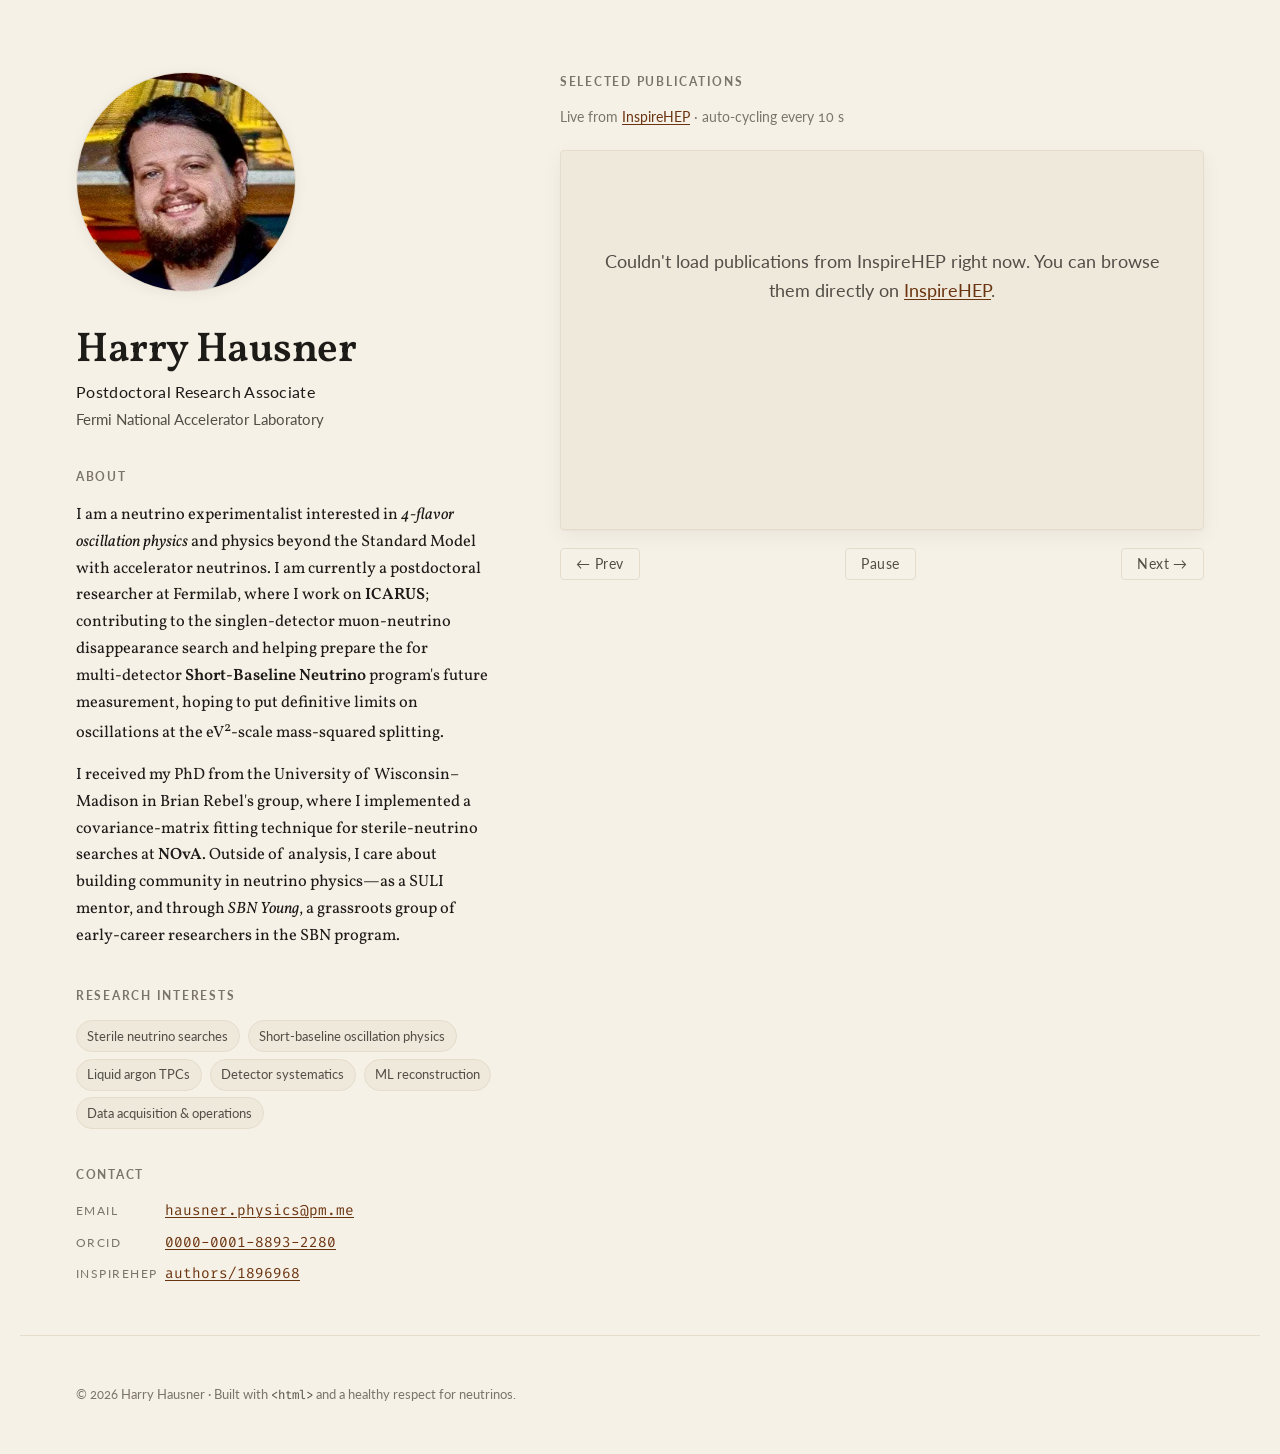
==== index.html @ 39b3ca1f "Add content to website" ====
<!doctype html>
<html lang="en">
<head>
  <meta charset="utf-8" />
  <meta name="viewport" content="width=device-width, initial-scale=1" />
  <title>Harry Hausner &middot; Neutrino Experimentalist</title>
  <meta name="description" content="Harry Hausner is a postdoctoral researcher at Fermilab working on the ICARUS and SBN short-baseline neutrino experiments. Doctoral work at UW&ndash;Madison on sterile neutrino searches with NOvA." />
  <meta name="author" content="Harry Hausner" />

  <!-- Open Graph -->
  <meta property="og:type" content="profile" />
  <meta property="og:title" content="Harry Hausner &middot; Neutrino Experimentalist" />
  <meta property="og:description" content="Postdoctoral researcher at Fermilab working on ICARUS and the Short-Baseline Neutrino Program." />

  <!-- Fonts: Vollkorn (serif), Lato (sans), Fira Code (mono, ligatures + cv14) -->
  <link rel="preconnect" href="https://fonts.googleapis.com" />
  <link rel="preconnect" href="https://fonts.gstatic.com" crossorigin />
  <link
    href="https://fonts.googleapis.com/css2?family=Fira+Code:wght@400;500;600&family=Lato:ital,wght@0,300;0,400;0,700;1,400&family=Vollkorn:ital,wght@0,400;0,500;0,600;0,700;1,400;1,600&display=swap"
    rel="stylesheet"
  />

  <link rel="stylesheet" href="styles.css" />
  <link rel="icon" type="image/svg+xml" href="assets/favicon.svg" />
</head>

<body>
  <a class="skip-link" href="#main">Skip to main content</a>

  <main id="main" class="page">
    <!-- ============================================================
         Left column: identity, bio, research interests, contact
         ============================================================ -->
    <section class="identity" aria-labelledby="name">
      <figure class="headshot">
        <img
          src="assets/headshot.jpeg"
          alt="Portrait of Harry Hausner"
          width="280"
          height="280"
        />
      </figure>

      <header class="identity-header">
        <h1 id="name">Harry Hausner</h1>
        <p class="title">Postdoctoral Research Associate</p>
        <p class="affiliation">Fermi National Accelerator Laboratory</p>
      </header>

      <section class="bio" aria-labelledby="bio-heading">
        <h2 id="bio-heading" class="section-heading">About</h2>
        <p>
          I am a neutrino experimentalist interested in
          <em>4&#8209;flavor oscillation physics</em> and physics beyond the Standard
          Model with accelerator neutrinos. I am currently a postdoctoral researcher at
          Fermilab, where I work on <strong>ICARUS</strong>; contributing to the singlen&#8209;detector
          muon&#8209;neutrino disappearance search and helping prepare the for multi&#8209;detector
          <strong>Short&#8209;Baseline Neutrino</strong> program's future measurement,
          hoping to put definitive limits on oscillations at the eV<sup>2</sup>&#8209;scale mass&#8209;squared
          splitting.
        </p>
        <p>
          I received my PhD from the University of Wisconsin&ndash;Madison in
          Brian&nbsp;Rebel's group, where I implemented a covariance&#8209;matrix fitting
          technique for sterile&#8209;neutrino searches at <strong>NOvA</strong>. Outside
          of analysis, I care about building community in neutrino
          physics&mdash;as a SULI mentor, and through <em>SBN&nbsp;Young</em>,
          a grassroots group of early-career researchers in the SBN program.
        </p>
      </section>

      <section class="interests" aria-labelledby="interests-heading">
        <h2 id="interests-heading" class="section-heading">Research interests</h2>
        <ul class="tag-list">
          <li>Sterile neutrino searches</li>
          <li>Short-baseline oscillation physics</li>
          <li>Liquid argon TPCs</li>
          <li>Detector systematics</li>
          <li>ML reconstruction</li>
          <li>Data acquisition &amp; operations</li>
        </ul>
      </section>

      <section class="contact" aria-labelledby="contact-heading">
        <h2 id="contact-heading" class="section-heading">Contact</h2>
        <dl class="contact-list">
          <div class="contact-row">
            <dt>Email</dt>
            <dd><a href="mailto:hausner.physics@pm.me"><code>hausner.physics@pm.me</code></a></dd>
          </div>
          <div class="contact-row">
            <dt>ORCID</dt>
            <dd>
              <a href="https://orcid.org/0000-0001-8893-2280" rel="noopener">
                <code>0000-0001-8893-2280</code>
              </a>
            </dd>
          </div>
          <div class="contact-row">
            <dt>InspireHEP</dt>
            <dd>
              <a href="https://inspirehep.net/authors/1896968" rel="noopener">
                <code>authors/1896968</code>
              </a>
            </dd>
          </div>
        </dl>
      </section>
    </section>

    <!-- ============================================================
         Right column: rotating publications pulled live from
         the InspireHEP REST API.
         ============================================================ -->
    <section class="publications" aria-labelledby="pubs-heading" aria-live="polite">
      <header class="publications-header">
        <h2 id="pubs-heading" class="section-heading">Selected publications</h2>
        <p class="publications-sub">
          Live from
          <a href="https://inspirehep.net/authors/1896968" rel="noopener">InspireHEP</a>
          &middot; auto-cycling every 10&#8239;s
        </p>
      </header>

      <div
        class="carousel"
        id="pub-carousel"
        role="region"
        aria-roledescription="carousel"
        aria-label="Publications"
      >
        <!-- Cards are injected here by script.js -->
        <article class="pub-card is-loading" aria-busy="true">
          <p class="pub-loading">Loading publications from InspireHEP&hellip;</p>
        </article>
      </div>

      <div class="carousel-controls">
        <button
          type="button"
          class="carousel-btn"
          id="pub-prev"
          aria-label="Previous publication"
          aria-controls="pub-carousel"
        >&larr; Prev</button>

        <button
          type="button"
          class="carousel-btn carousel-btn--toggle"
          id="pub-toggle"
          aria-label="Pause auto-cycle"
          aria-pressed="false"
          aria-controls="pub-carousel"
        >Pause</button>

        <button
          type="button"
          class="carousel-btn"
          id="pub-next"
          aria-label="Next publication"
          aria-controls="pub-carousel"
        >Next &rarr;</button>
      </div>

      <ol class="pub-dots" id="pub-dots" aria-label="Publication indicators"></ol>
    </section>
  </main>

  <footer class="page-footer">
    <p>
      &copy; <span id="year"></span> Harry Hausner &middot; Built with
      <code>&lt;html&gt;</code> and a healthy respect for neutrinos.
    </p>
  </footer>

  <script>document.getElementById("year").textContent = new Date().getFullYear();</script>
  <script src="script.js" defer></script>
</body>
</html>
---- styles.css ----
/* =================================================================
   Harry Hausner — personal research site
   Design intent: calm, editorial, desktop-first.
   - Soft off-white paper background
   - Near-black ink-colored text
   - Vollkorn serif for reading, Lato for UI, Fira Code for mono
   ================================================================= */

:root {
  /* Palette — all hand-tuned for comfortable long-form reading */
  --paper:       #f6f1e7;   /* soft off-white background */
  --paper-soft:  #efe9dc;   /* subtle panel tint */
  --paper-edge:  #e5dccb;   /* hairline borders */
  --ink:         #1d1b18;   /* primary body text (not pure black) */
  --ink-muted:   #524e47;   /* secondary text */
  --ink-faint:   #7a746a;   /* captions, meta */
  --accent:      #6b3410;   /* deep umber — links, small highlights */
  --accent-soft: #b8804a;   /* hover / subtle accents */
  --focus:       #3d6b8f;   /* keyboard focus ring */

  /* Typography scale */
  --serif: "Vollkorn", Georgia, "Times New Roman", serif;
  --sans:  "Lato", -apple-system, BlinkMacSystemFont, "Segoe UI", sans-serif;
  --mono:  "Fira Code", ui-monospace, "SF Mono", Menlo, Consolas, monospace;

  /* Layout */
  --max-width: 1240px;
  --gutter:    3.5rem;
  --radius:    4px;

  /* Transitions */
  --ease:  cubic-bezier(.4, 0, .2, 1);
  --dur:   320ms;
}

/* -----------------------------------------------------------------
   Reset-ish baseline
   ----------------------------------------------------------------- */
*, *::before, *::after { box-sizing: border-box; }

html { -webkit-text-size-adjust: 100%; }

body {
  margin: 0;
  background: var(--paper);
  color: var(--ink);
  font-family: var(--serif);
  font-size: 18px;
  line-height: 1.6;
  font-feature-settings: "kern" 1, "liga" 1, "onum" 1;
  text-rendering: optimizeLegibility;
  -webkit-font-smoothing: antialiased;
  -moz-osx-font-smoothing: grayscale;
}

img { max-width: 100%; display: block; }

a {
  color: var(--accent);
  text-decoration-thickness: 1px;
  text-underline-offset: 2px;
  transition: color var(--dur) var(--ease);
}
a:hover { color: var(--accent-soft); }
a:focus-visible {
  outline: 2px solid var(--focus);
  outline-offset: 3px;
  border-radius: 2px;
}

code, .mono {
  font-family: var(--mono);
  /* cv14: Fira Code character variant (user-requested).
     Ligatures ON via calt + liga. */
  font-feature-settings: "calt" 1, "liga" 1, "cv14" 1, "ss01" 1;
  font-variant-ligatures: contextual;
  font-size: 0.92em;
}

/* Skip link for keyboard users */
.skip-link {
  position: absolute;
  left: -9999px;
  top: 1rem;
  background: var(--ink);
  color: var(--paper);
  padding: 0.5rem 0.85rem;
  border-radius: var(--radius);
  font-family: var(--sans);
  font-size: 0.9rem;
  z-index: 100;
}
.skip-link:focus { left: 1rem; }

/* -----------------------------------------------------------------
   Page layout
   ----------------------------------------------------------------- */
.page {
  max-width: var(--max-width);
  margin: 0 auto;
  padding: 4.5rem var(--gutter) 3rem;
  display: grid;
  grid-template-columns: minmax(320px, 420px) 1fr;
  gap: 4rem;
  align-items: start;
}

.section-heading {
  font-family: var(--sans);
  font-weight: 700;
  font-size: 0.78rem;
  letter-spacing: 0.14em;
  text-transform: uppercase;
  color: var(--ink-faint);
  margin: 0 0 0.9rem;
}

/* -----------------------------------------------------------------
   Left column — identity
   ----------------------------------------------------------------- */
.identity { display: flex; flex-direction: column; gap: 2.25rem; }

.headshot {
  margin: 0;
  width: 220px;
  height: 220px;
  border-radius: 50%;
  overflow: hidden;
  border: 1px solid var(--paper-edge);
  box-shadow: 0 2px 14px rgba(29, 27, 24, 0.06);
  background: var(--paper-soft);
}
.headshot img { width: 100%; height: 100%; object-fit: cover; }

.identity-header h1 {
  font-family: var(--serif);
  font-weight: 600;
  font-size: 2.6rem;
  line-height: 1.1;
  letter-spacing: -0.01em;
  margin: 0 0 0.35rem;
}

.title {
  font-family: var(--sans);
  font-weight: 400;
  font-size: 1.02rem;
  letter-spacing: 0.02em;
  color: var(--ink);
  margin: 0;
}
.affiliation {
  font-family: var(--sans);
  font-size: 0.95rem;
  color: var(--ink-muted);
  margin: 0.1rem 0 0;
}

.bio p {
  margin: 0 0 0.9rem;
  font-size: 1.02rem;
  line-height: 1.65;
  color: var(--ink);
  hyphens: auto;
}
.bio p:last-child { margin-bottom: 0; }
.bio em { font-style: italic; color: var(--ink); }
.bio strong { font-weight: 600; }

/* Tag list for research interests */
.tag-list {
  list-style: none;
  margin: 0;
  padding: 0;
  display: flex;
  flex-wrap: wrap;
  gap: 0.4rem 0.5rem;
}
.tag-list li {
  font-family: var(--sans);
  font-size: 0.82rem;
  padding: 0.28rem 0.65rem;
  background: var(--paper-soft);
  border: 1px solid var(--paper-edge);
  border-radius: 999px;
  color: var(--ink-muted);
  white-space: nowrap;
}

/* Contact block */
.contact-list {
  margin: 0;
  padding: 0;
  display: flex;
  flex-direction: column;
  gap: 0.4rem;
}
.contact-row {
  display: grid;
  grid-template-columns: 7ch 1fr;
  gap: 0.75rem;
  align-items: baseline;
}
.contact-row dt {
  font-family: var(--sans);
  font-size: 0.75rem;
  letter-spacing: 0.12em;
  text-transform: uppercase;
  color: var(--ink-faint);
  margin: 0;
}
.contact-row dd {
  margin: 0;
  font-size: 0.98rem;
}

/* -----------------------------------------------------------------
   Right column — publications carousel
   ----------------------------------------------------------------- */
.publications {
  display: flex;
  flex-direction: column;
  gap: 1.1rem;
  position: sticky;
  top: 3rem;
}

.publications-header { margin-bottom: 0.25rem; }
.publications-sub {
  font-family: var(--sans);
  font-size: 0.88rem;
  color: var(--ink-faint);
  margin: 0.35rem 0 0;
}

/* Card container — fixed height so transitions don't jump the layout */
.carousel {
  position: relative;
  min-height: 380px;
  background: var(--paper-soft);
  border: 1px solid var(--paper-edge);
  border-radius: var(--radius);
  padding: 2rem 2.25rem;
  overflow: hidden;
  box-shadow:
    0 1px 2px rgba(29, 27, 24, 0.04),
    0 6px 20px rgba(29, 27, 24, 0.05);
}

/* Each card is layered absolutely and fades in/out */
.pub-card {
  position: absolute;
  inset: 2rem 2.25rem;
  opacity: 0;
  transform: translateY(8px);
  transition:
    opacity var(--dur) var(--ease),
    transform var(--dur) var(--ease);
  pointer-events: none;
  display: flex;
  flex-direction: column;
  gap: 0.8rem;
}
.pub-card.is-active {
  opacity: 1;
  transform: translateY(0);
  pointer-events: auto;
}
.pub-card.is-loading {
  position: static;
  inset: auto;
  opacity: 1;
  transform: none;
  pointer-events: auto;
}

.pub-loading {
  font-family: var(--sans);
  color: var(--ink-faint);
  text-align: center;
  margin: 5rem 0;
}
.pub-error {
  font-family: var(--sans);
  color: var(--ink-muted);
  text-align: center;
  margin: 4rem 0;
}
.pub-error a { color: var(--accent); }

.pub-meta {
  display: flex;
  flex-wrap: wrap;
  gap: 0.5rem 1rem;
  font-family: var(--sans);
  font-size: 0.8rem;
  letter-spacing: 0.08em;
  text-transform: uppercase;
  color: var(--ink-faint);
}
.pub-meta .pub-index { color: var(--accent); }

.pub-title {
  font-family: var(--serif);
  font-weight: 600;
  font-size: 1.45rem;
  line-height: 1.3;
  margin: 0;
  color: var(--ink);
}
.pub-title a { color: inherit; text-decoration: none; border-bottom: 1px solid transparent; transition: border-color var(--dur) var(--ease); }
.pub-title a:hover { border-bottom-color: var(--accent-soft); }

.pub-authors {
  font-family: var(--serif);
  font-style: italic;
  font-size: 1rem;
  color: var(--ink-muted);
  margin: 0;
  line-height: 1.5;
}

.pub-journal {
  font-family: var(--serif);
  font-size: 0.98rem;
  color: var(--ink);
  margin: 0;
  line-height: 1.5;
}

.pub-ids {
  margin-top: auto;
  padding-top: 0.6rem;
  border-top: 1px dashed var(--paper-edge);
  display: flex;
  flex-wrap: wrap;
  gap: 0.4rem 1rem;
  font-family: var(--mono);
  font-feature-settings: "calt" 1, "liga" 1, "cv14" 1;
  font-size: 0.82rem;
}
.pub-ids a {
  color: var(--accent);
  text-decoration: none;
  border-bottom: 1px dotted currentColor;
}
.pub-ids a:hover { color: var(--accent-soft); }

/* Carousel controls */
.carousel-controls {
  display: flex;
  justify-content: space-between;
  gap: 0.5rem;
}

.carousel-btn {
  font-family: var(--sans);
  font-size: 0.85rem;
  font-weight: 400;
  letter-spacing: 0.03em;
  color: var(--ink-muted);
  background: transparent;
  border: 1px solid var(--paper-edge);
  padding: 0.45rem 0.95rem;
  border-radius: var(--radius);
  cursor: pointer;
  transition: all var(--dur) var(--ease);
}
.carousel-btn:hover {
  background: var(--paper-soft);
  border-color: var(--ink-faint);
  color: var(--ink);
}
.carousel-btn:focus-visible {
  outline: 2px solid var(--focus);
  outline-offset: 2px;
}
.carousel-btn[aria-pressed="true"] {
  background: var(--ink);
  color: var(--paper);
  border-color: var(--ink);
}

/* Dot indicators */
.pub-dots {
  list-style: none;
  margin: 0;
  padding: 0;
  display: flex;
  justify-content: center;
  flex-wrap: wrap;
  gap: 0.4rem;
}
.pub-dot {
  width: 7px;
  height: 7px;
  border-radius: 50%;
  background: var(--paper-edge);
  border: 0;
  padding: 0;
  cursor: pointer;
  transition: background var(--dur) var(--ease), transform var(--dur) var(--ease);
}
.pub-dot:hover { background: var(--ink-faint); }
.pub-dot.is-active {
  background: var(--accent);
  transform: scale(1.3);
}
.pub-dot:focus-visible {
  outline: 2px solid var(--focus);
  outline-offset: 2px;
}

/* -----------------------------------------------------------------
   Footer
   ----------------------------------------------------------------- */
.page-footer {
  max-width: var(--max-width);
  margin: 0 auto;
  padding: 1.5rem var(--gutter) 3rem;
  font-family: var(--sans);
  font-size: 0.82rem;
  color: var(--ink-faint);
  border-top: 1px solid var(--paper-edge);
}
.page-footer p { margin: 1.5rem 0 0; }
.page-footer code {
  color: var(--ink-muted);
  font-size: 0.95em;
}

/* -----------------------------------------------------------------
   Responsive — mobile secondary, but still pleasant
   ----------------------------------------------------------------- */
@media (max-width: 960px) {
  :root { --gutter: 2rem; }
  .page {
    grid-template-columns: 1fr;
    gap: 3rem;
    padding-top: 3rem;
  }
  .publications { position: static; }
  .identity-header h1 { font-size: 2.2rem; }
  .carousel { min-height: 420px; }
}

@media (max-width: 600px) {
  :root { --gutter: 1.25rem; }
  body { font-size: 17px; }
  .identity-header h1 { font-size: 1.9rem; }
  .carousel {
    padding: 1.5rem 1.35rem;
    min-height: 460px;
  }
  .pub-card { inset: 1.5rem 1.35rem; }
  .pub-title { font-size: 1.2rem; }
  .contact-row { grid-template-columns: 6ch 1fr; gap: 0.5rem; }
  .headshot { width: 160px; height: 160px; }
}

/* -----------------------------------------------------------------
   Motion preferences
   ----------------------------------------------------------------- */
@media (prefers-reduced-motion: reduce) {
  .pub-card {
    transition: opacity 0.01ms linear !important;
    transform: none !important;
  }
  * {
    animation-duration: 0.01ms !important;
    animation-iteration-count: 1 !important;
    transition-duration: 0.01ms !important;
  }
}

/* -----------------------------------------------------------------
   Print
   ----------------------------------------------------------------- */
@media print {
  .carousel-controls, .pub-dots, .skip-link { display: none; }
  .publications { position: static; }
  body { background: white; }
  .carousel, .tag-list li { background: none; border: 1px solid #ccc; }
}
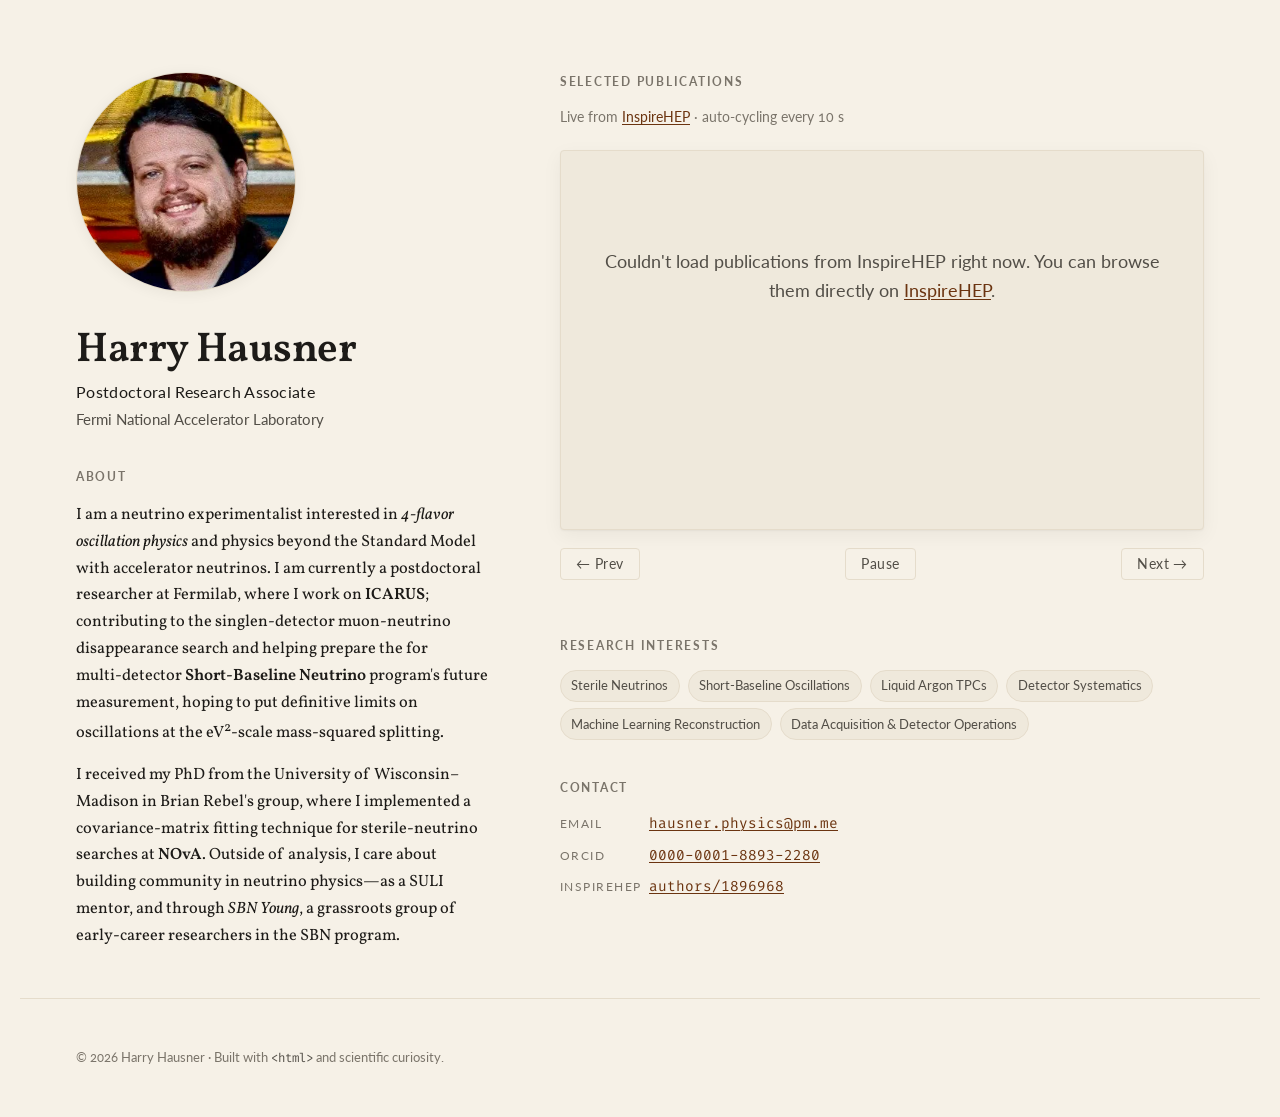
==== commit f3e383c8: "Update website for readability" ====
--- a/index.html
+++ b/index.html
@@ -68,44 +68,6 @@
           a grassroots group of early-career researchers in the SBN program.
         </p>
       </section>
-
-      <section class="interests" aria-labelledby="interests-heading">
-        <h2 id="interests-heading" class="section-heading">Research interests</h2>
-        <ul class="tag-list">
-          <li>Sterile neutrino searches</li>
-          <li>Short-baseline oscillation physics</li>
-          <li>Liquid argon TPCs</li>
-          <li>Detector systematics</li>
-          <li>ML reconstruction</li>
-          <li>Data acquisition &amp; operations</li>
-        </ul>
-      </section>
-
-      <section class="contact" aria-labelledby="contact-heading">
-        <h2 id="contact-heading" class="section-heading">Contact</h2>
-        <dl class="contact-list">
-          <div class="contact-row">
-            <dt>Email</dt>
-            <dd><a href="mailto:hausner.physics@pm.me"><code>hausner.physics@pm.me</code></a></dd>
-          </div>
-          <div class="contact-row">
-            <dt>ORCID</dt>
-            <dd>
-              <a href="https://orcid.org/0000-0001-8893-2280" rel="noopener">
-                <code>0000-0001-8893-2280</code>
-              </a>
-            </dd>
-          </div>
-          <div class="contact-row">
-            <dt>InspireHEP</dt>
-            <dd>
-              <a href="https://inspirehep.net/authors/1896968" rel="noopener">
-                <code>authors/1896968</code>
-              </a>
-            </dd>
-          </div>
-        </dl>
-      </section>
     </section>
 
     <!-- ============================================================
@@ -163,13 +125,51 @@
       </div>
 
       <ol class="pub-dots" id="pub-dots" aria-label="Publication indicators"></ol>
+
+      <section class="interests" aria-labelledby="interests-heading">
+        <h2 id="interests-heading" class="section-heading">Research interests</h2>
+        <ul class="tag-list">
+          <li>Sterile Neutrinos</li>
+          <li>Short-Baseline Oscillations</li>
+          <li>Liquid Argon TPCs</li>
+          <li>Detector Systematics</li>
+          <li>Machine Learning Reconstruction</li>
+          <li>Data Acquisition &amp; Detector Operations</li>
+        </ul>
+      </section>
+
+      <section class="contact" aria-labelledby="contact-heading">
+        <h2 id="contact-heading" class="section-heading">Contact</h2>
+        <dl class="contact-list">
+          <div class="contact-row">
+            <dt>Email</dt>
+            <dd><a href="mailto:hausner.physics@pm.me"><code>hausner.physics@pm.me</code></a></dd>
+          </div>
+          <div class="contact-row">
+            <dt>ORCID</dt>
+            <dd>
+              <a href="https://orcid.org/0000-0001-8893-2280" rel="noopener">
+                <code>0000-0001-8893-2280</code>
+              </a>
+            </dd>
+          </div>
+          <div class="contact-row">
+            <dt>InspireHEP</dt>
+            <dd>
+              <a href="https://inspirehep.net/authors/1896968" rel="noopener">
+                <code>authors/1896968</code>
+              </a>
+            </dd>
+          </div>
+        </dl>
+      </section>
     </section>
   </main>
 
   <footer class="page-footer">
     <p>
       &copy; <span id="year"></span> Harry Hausner &middot; Built with
-      <code>&lt;html&gt;</code> and a healthy respect for neutrinos.
+      <code>&lt;html&gt;</code> and scientific curiosity.
     </p>
   </footer>
 
--- a/styles.css
+++ b/styles.css
@@ -221,8 +221,13 @@
   display: flex;
   flex-direction: column;
   gap: 1.1rem;
-  position: sticky;
-  top: 3rem;
+}
+
+/* Sub-sections moved under the carousel get extra breathing room
+   so they sit apart from the dot indicators above them. */
+.publications > .interests,
+.publications > .contact {
+  margin-top: 1.25rem;
 }
 
 .publications-header { margin-bottom: 0.25rem; }
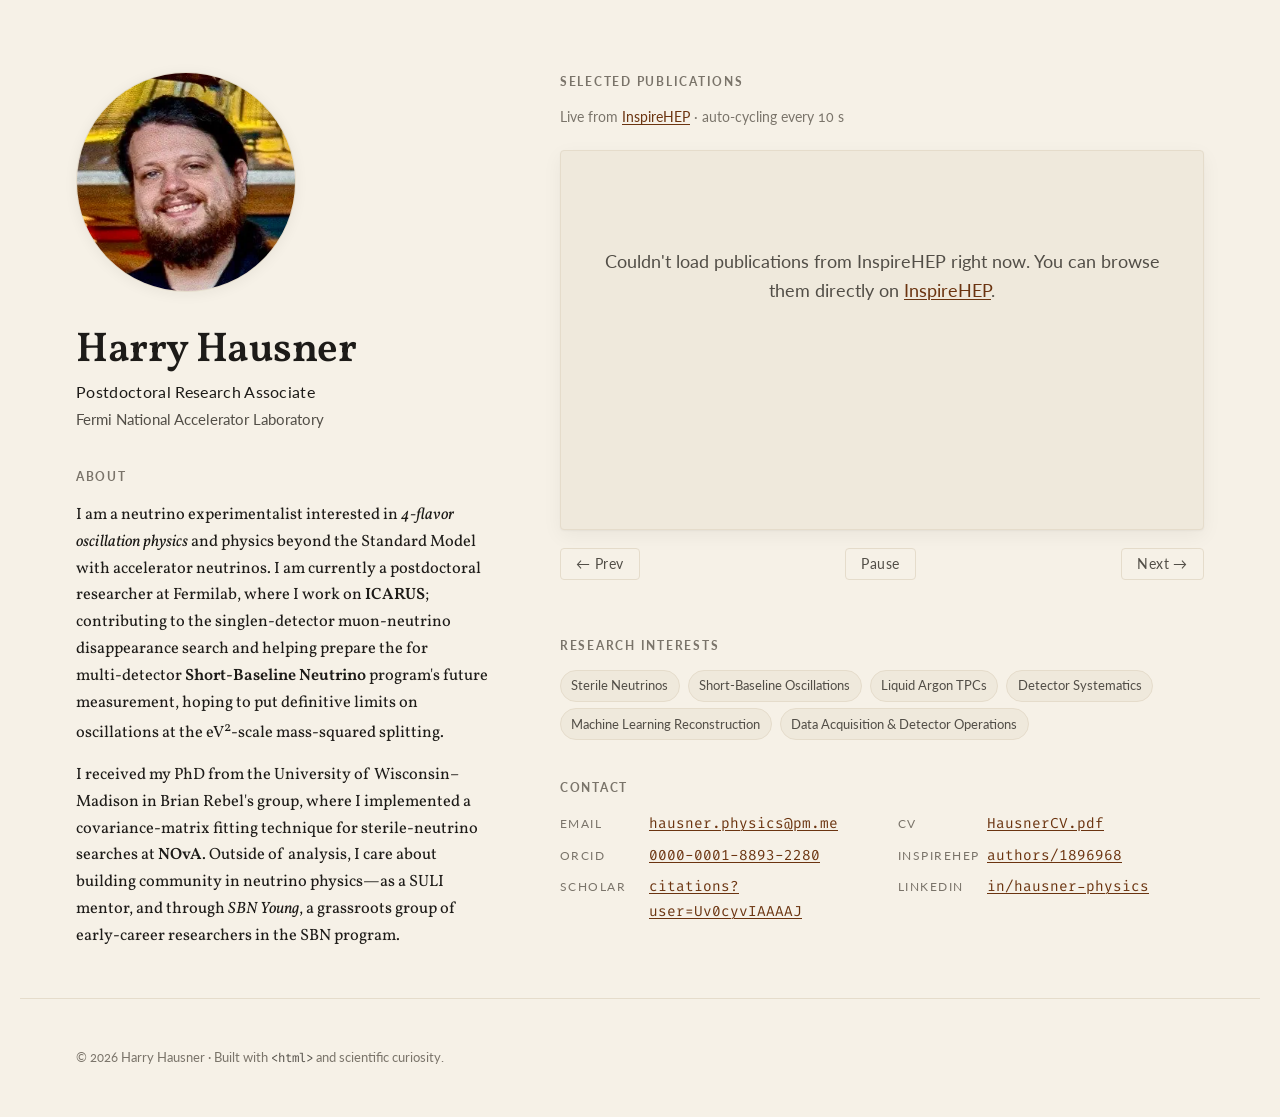
==== commit 54e57bc0: "update layout and contacts" ====
--- a/index.html
+++ b/index.html
@@ -3,14 +3,65 @@
 <head>
   <meta charset="utf-8" />
   <meta name="viewport" content="width=device-width, initial-scale=1" />
-  <title>Harry Hausner &middot; Neutrino Experimentalist</title>
-  <meta name="description" content="Harry Hausner is a postdoctoral researcher at Fermilab working on the ICARUS and SBN short-baseline neutrino experiments. Doctoral work at UW&ndash;Madison on sterile neutrino searches with NOvA." />
+  <title>Harry Hausner &mdash; Neutrino Physics Postdoc, Fermilab (ICARUS / SBN)</title>
+  <meta name="description" content="Harry Hausner — postdoctoral researcher at Fermilab on ICARUS and the Short-Baseline Neutrino program. Sterile-neutrino searches, 4-flavor oscillation physics, liquid argon TPCs. PhD UW&ndash;Madison (NOvA, Brian Rebel)." />
   <meta name="author" content="Harry Hausner" />
+  <link rel="canonical" href="https://hausnerh.github.io/" />
 
   <!-- Open Graph -->
   <meta property="og:type" content="profile" />
-  <meta property="og:title" content="Harry Hausner &middot; Neutrino Experimentalist" />
-  <meta property="og:description" content="Postdoctoral researcher at Fermilab working on ICARUS and the Short-Baseline Neutrino Program." />
+  <meta property="og:title" content="Harry Hausner &mdash; Neutrino Physics Postdoc, Fermilab" />
+  <meta property="og:description" content="Postdoc at Fermilab on ICARUS and the Short-Baseline Neutrino program. Sterile-neutrino searches, liquid argon TPCs, 4-flavor oscillations." />
+  <meta property="og:url" content="https://hausnerh.github.io/" />
+  <meta property="og:image" content="https://hausnerh.github.io/assets/headshot.jpeg" />
+  <meta property="profile:first_name" content="Harry" />
+  <meta property="profile:last_name" content="Hausner" />
+
+  <!-- Twitter / X card -->
+  <meta name="twitter:card" content="summary_large_image" />
+  <meta name="twitter:title" content="Harry Hausner &mdash; Neutrino Physics Postdoc, Fermilab" />
+  <meta name="twitter:description" content="Postdoc at Fermilab on ICARUS and the Short-Baseline Neutrino program." />
+  <meta name="twitter:image" content="https://hausnerh.github.io/assets/headshot.jpeg" />
+
+  <!-- JSON-LD: Person schema for Google Knowledge Panel -->
+  <script type="application/ld+json">
+  {
+    "@context": "https://schema.org",
+    "@type": "Person",
+    "name": "Harry Hausner",
+    "givenName": "Harry",
+    "familyName": "Hausner",
+    "jobTitle": "Postdoctoral Research Associate",
+    "description": "Neutrino experimentalist working on ICARUS and the Short-Baseline Neutrino program at Fermilab. Sterile-neutrino searches, 4-flavor oscillation physics, liquid argon TPCs.",
+    "url": "https://hausnerh.github.io/",
+    "image": "https://hausnerh.github.io/assets/headshot.jpeg",
+    "email": "mailto:hausner.physics@pm.me",
+    "affiliation": {
+      "@type": "Organization",
+      "name": "Fermi National Accelerator Laboratory",
+      "url": "https://www.fnal.gov/"
+    },
+    "alumniOf": {
+      "@type": "CollegeOrUniversity",
+      "name": "University of Wisconsin–Madison"
+    },
+    "knowsAbout": [
+      "Neutrino physics",
+      "Sterile neutrinos",
+      "Short-baseline oscillations",
+      "Liquid argon TPCs",
+      "Detector systematics",
+      "Machine learning reconstruction",
+      "Data acquisition"
+    ],
+    "sameAs": [
+      "https://orcid.org/0000-0001-8893-2280",
+      "https://inspirehep.net/authors/1896968",
+      "https://scholar.google.com/citations?user=Uv0cyvIAAAAJ&hl=en",
+      "https://www.linkedin.com/in/hausner-physics/"
+    ]
+  }
+  </script>
 
   <!-- Fonts: Vollkorn (serif), Lato (sans), Fira Code (mono, ligatures + cv14) -->
   <link rel="preconnect" href="https://fonts.googleapis.com" />
@@ -146,6 +197,10 @@
             <dd><a href="mailto:hausner.physics@pm.me"><code>hausner.physics@pm.me</code></a></dd>
           </div>
           <div class="contact-row">
+            <dt>CV</dt>
+            <dd><a href="assets/HausnerCV.pdf" rel="noopener"><code>HausnerCV.pdf</code></a></dd>
+          </div>
+          <div class="contact-row">
             <dt>ORCID</dt>
             <dd>
               <a href="https://orcid.org/0000-0001-8893-2280" rel="noopener">
@@ -158,6 +213,22 @@
             <dd>
               <a href="https://inspirehep.net/authors/1896968" rel="noopener">
                 <code>authors/1896968</code>
+              </a>
+            </dd>
+          </div>
+          <div class="contact-row">
+            <dt>Scholar</dt>
+            <dd>
+              <a href="https://scholar.google.com/citations?user=Uv0cyvIAAAAJ" rel="noopener">
+                <code>citations?user=Uv0cyvIAAAAJ</code>
+              </a>
+            </dd>
+          </div>
+          <div class="contact-row">
+            <dt>LinkedIn</dt>
+            <dd>
+              <a href="https://www.linkedin.com/in/hausner-physics/" rel="noopener">
+                <code>in/hausner-physics</code>
               </a>
             </dd>
           </div>
--- a/styles.css
+++ b/styles.css
@@ -191,9 +191,9 @@
 .contact-list {
   margin: 0;
   padding: 0;
-  display: flex;
-  flex-direction: column;
-  gap: 0.4rem;
+  display: grid;
+  grid-template-columns: 1fr 1fr;
+  gap: 0.4rem 2rem;
 }
 .contact-row {
   display: grid;
@@ -460,6 +460,7 @@
   .pub-card { inset: 1.5rem 1.35rem; }
   .pub-title { font-size: 1.2rem; }
   .contact-row { grid-template-columns: 6ch 1fr; gap: 0.5rem; }
+  .contact-list { grid-template-columns: 1fr; gap: 0.4rem; }
   .headshot { width: 160px; height: 160px; }
 }
 
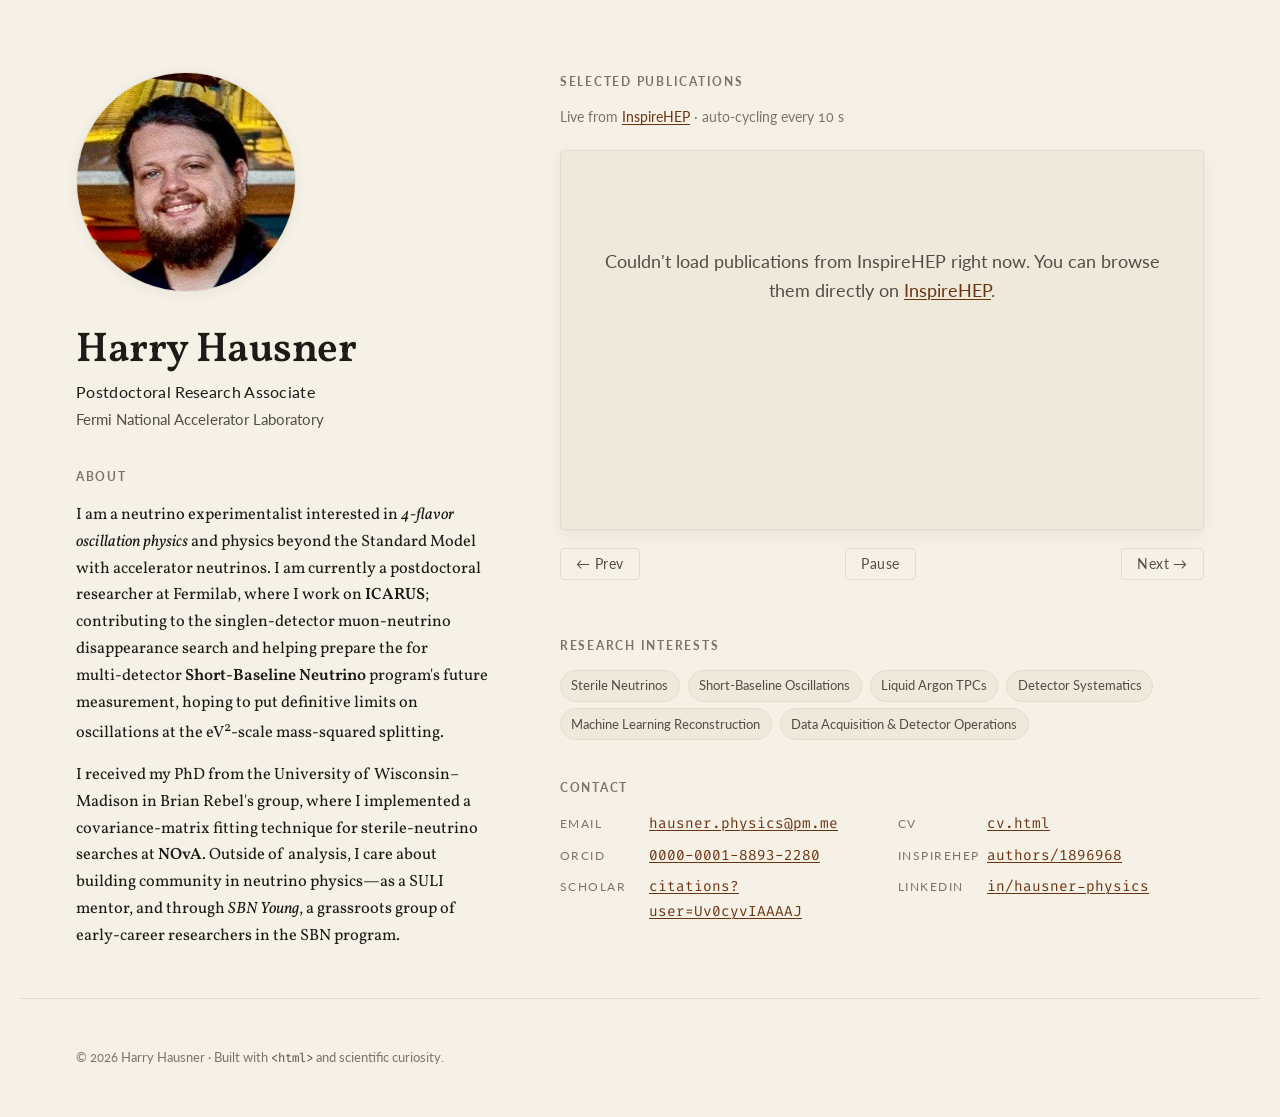
==== commit f07ad338: "update CV" ====
--- a/index.html
+++ b/index.html
@@ -198,7 +198,7 @@
           </div>
           <div class="contact-row">
             <dt>CV</dt>
-            <dd><a href="assets/HausnerCV.pdf" rel="noopener"><code>HausnerCV.pdf</code></a></dd>
+            <dd><a href="cv.html" rel="noopener"><code>cv.html</code></a></dd>
           </div>
           <div class="contact-row">
             <dt>ORCID</dt>
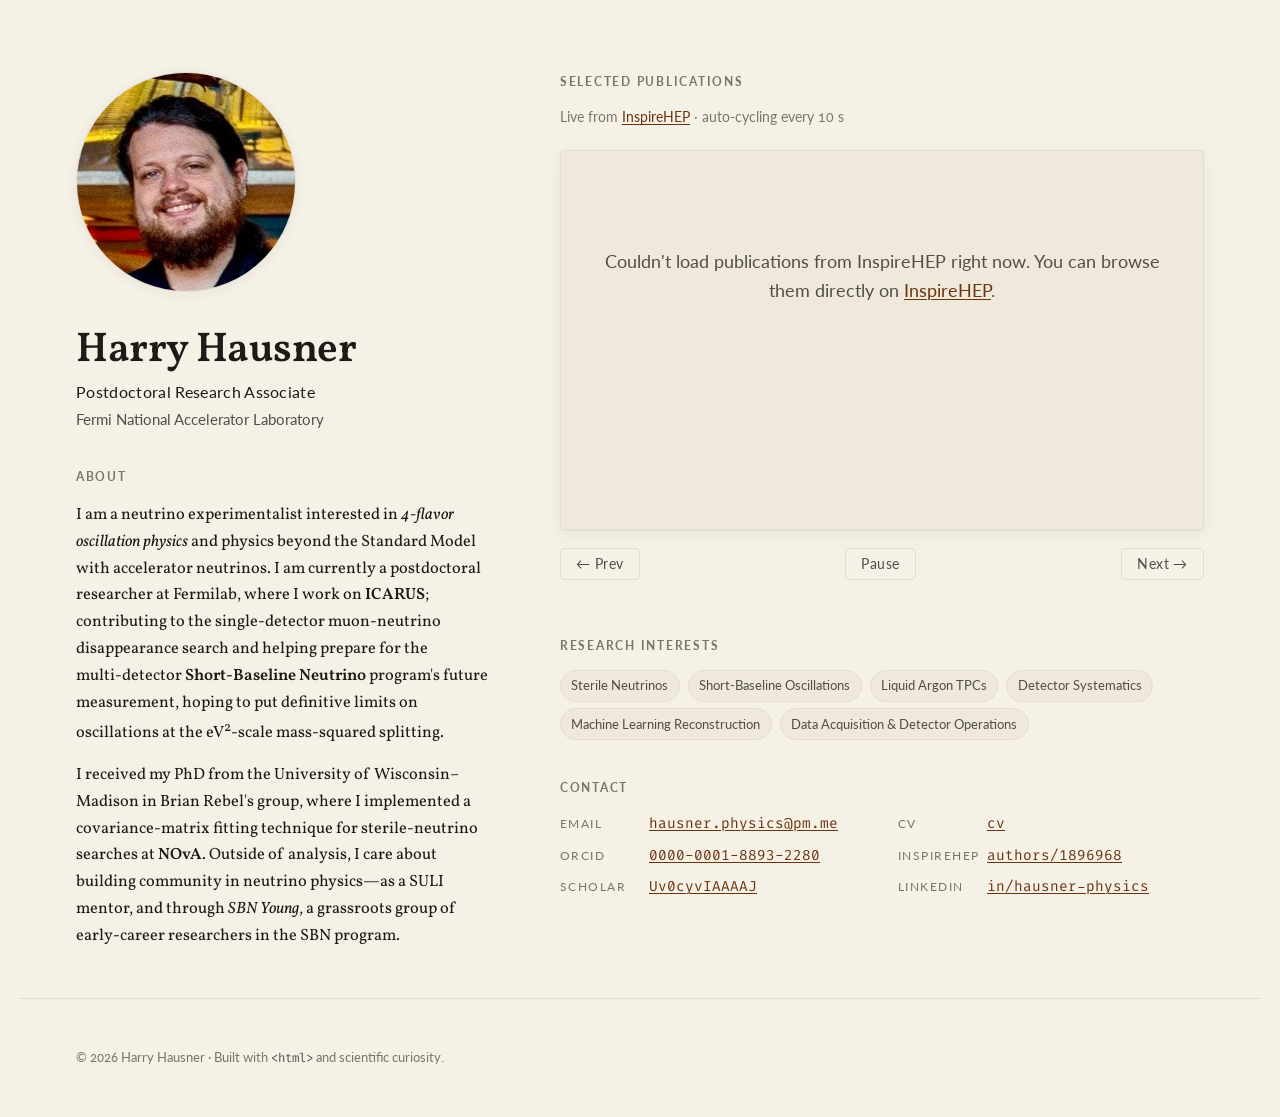
==== commit 1db33815: "cleanup" ====
--- a/index.html
+++ b/index.html
@@ -57,7 +57,7 @@
     "sameAs": [
       "https://orcid.org/0000-0001-8893-2280",
       "https://inspirehep.net/authors/1896968",
-      "https://scholar.google.com/citations?user=Uv0cyvIAAAAJ&hl=en",
+      "https://scholar.google.com/citations?user=Uv0cyvIAAAAJ",
       "https://www.linkedin.com/in/hausner-physics/"
     ]
   }
@@ -104,8 +104,8 @@
           I am a neutrino experimentalist interested in
           <em>4&#8209;flavor oscillation physics</em> and physics beyond the Standard
           Model with accelerator neutrinos. I am currently a postdoctoral researcher at
-          Fermilab, where I work on <strong>ICARUS</strong>; contributing to the singlen&#8209;detector
-          muon&#8209;neutrino disappearance search and helping prepare the for multi&#8209;detector
+          Fermilab, where I work on <strong>ICARUS</strong>; contributing to the single&#8209;detector
+          muon&#8209;neutrino disappearance search and helping prepare for the multi&#8209;detector
           <strong>Short&#8209;Baseline Neutrino</strong> program's future measurement,
           hoping to put definitive limits on oscillations at the eV<sup>2</sup>&#8209;scale mass&#8209;squared
           splitting.
@@ -198,7 +198,7 @@
           </div>
           <div class="contact-row">
             <dt>CV</dt>
-            <dd><a href="cv.html" rel="noopener"><code>cv.html</code></a></dd>
+            <dd><a href="cv.html" rel="noopener"><code>cv</code></a></dd>
           </div>
           <div class="contact-row">
             <dt>ORCID</dt>
@@ -220,7 +220,7 @@
             <dt>Scholar</dt>
             <dd>
               <a href="https://scholar.google.com/citations?user=Uv0cyvIAAAAJ" rel="noopener">
-                <code>citations?user=Uv0cyvIAAAAJ</code>
+                <code>Uv0cyvIAAAAJ</code>
               </a>
             </dd>
           </div>
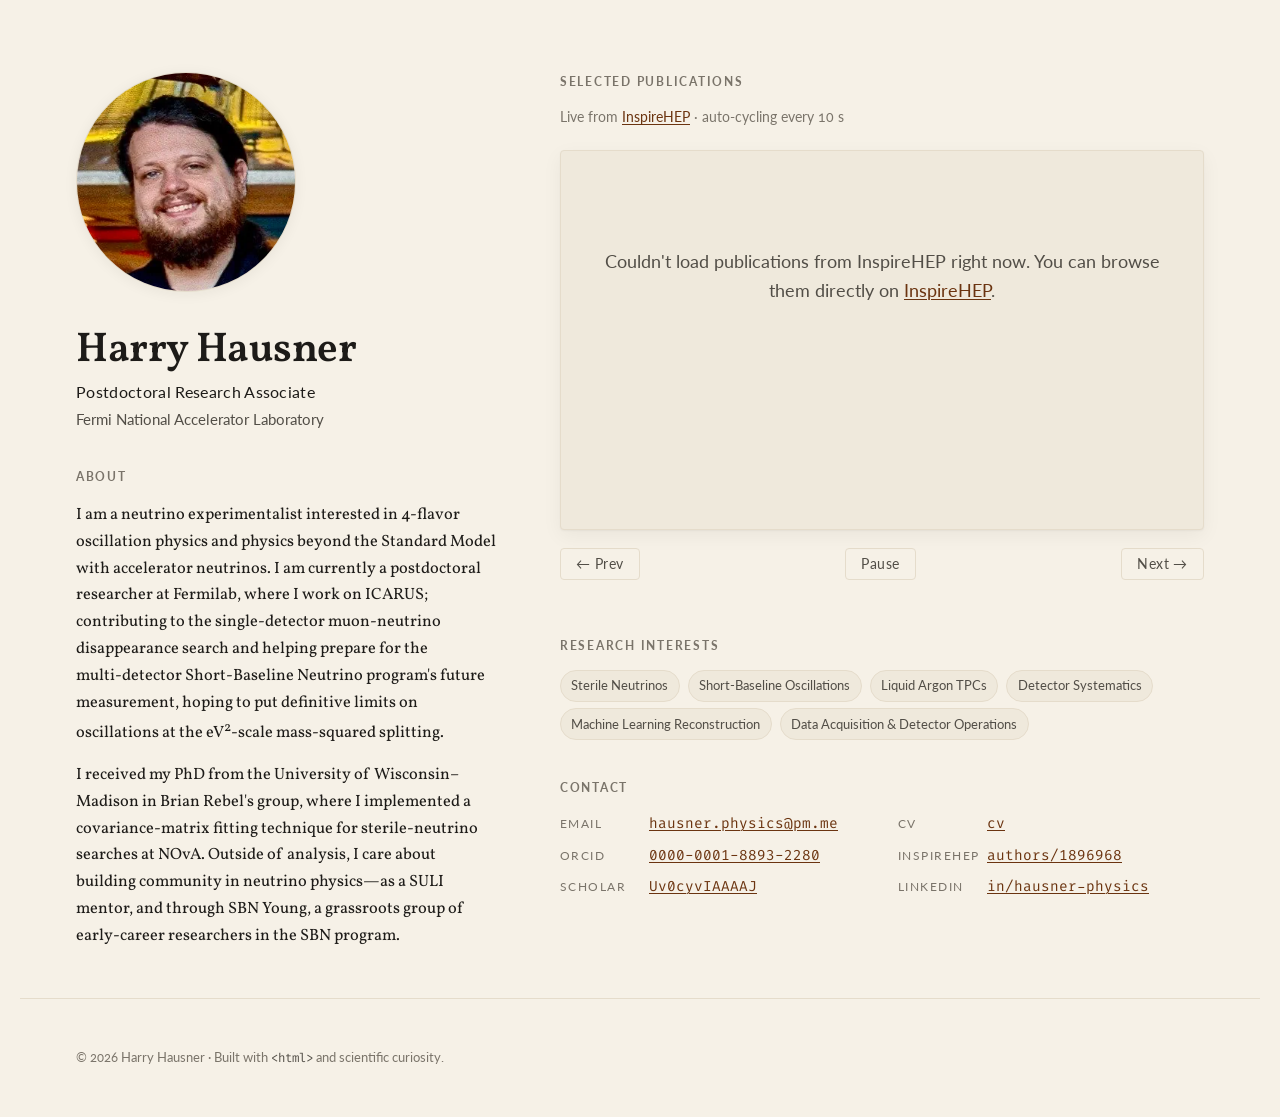
==== commit 0fed1f2f: "don't clutter the bio with formatting" ====
--- a/index.html
+++ b/index.html
@@ -102,20 +102,20 @@
         <h2 id="bio-heading" class="section-heading">About</h2>
         <p>
           I am a neutrino experimentalist interested in
-          <em>4&#8209;flavor oscillation physics</em> and physics beyond the Standard
+          4&#8209;flavor oscillation physics and physics beyond the Standard
           Model with accelerator neutrinos. I am currently a postdoctoral researcher at
-          Fermilab, where I work on <strong>ICARUS</strong>; contributing to the single&#8209;detector
+          Fermilab, where I work on ICARUS; contributing to the single&#8209;detector
           muon&#8209;neutrino disappearance search and helping prepare for the multi&#8209;detector
-          <strong>Short&#8209;Baseline Neutrino</strong> program's future measurement,
+          Short&#8209;Baseline Neutrino program's future measurement,
           hoping to put definitive limits on oscillations at the eV<sup>2</sup>&#8209;scale mass&#8209;squared
           splitting.
         </p>
         <p>
           I received my PhD from the University of Wisconsin&ndash;Madison in
           Brian&nbsp;Rebel's group, where I implemented a covariance&#8209;matrix fitting
-          technique for sterile&#8209;neutrino searches at <strong>NOvA</strong>. Outside
+          technique for sterile&#8209;neutrino searches at NOvA. Outside
           of analysis, I care about building community in neutrino
-          physics&mdash;as a SULI mentor, and through <em>SBN&nbsp;Young</em>,
+          physics&mdash;as a SULI mentor, and through SBN&nbsp;Young,
           a grassroots group of early-career researchers in the SBN program.
         </p>
       </section>
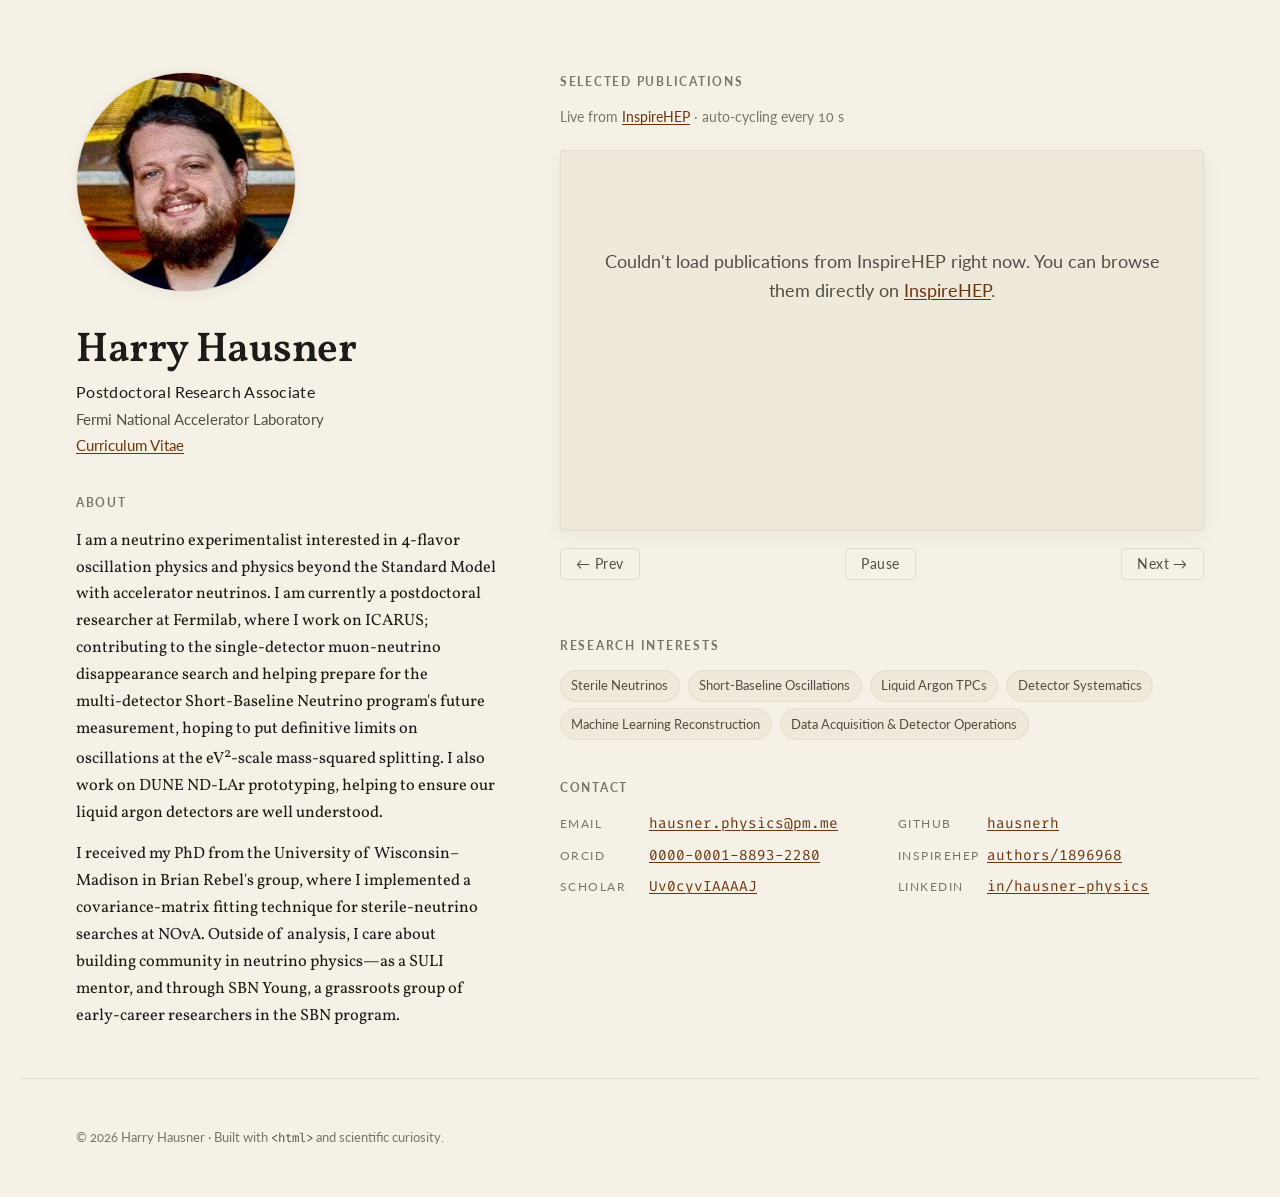
==== commit dbfcf0e4: "move CV under affiliation for both prominence and to make room for GitHub link in the contact page. " ====
--- a/index.html
+++ b/index.html
@@ -4,14 +4,14 @@
   <meta charset="utf-8" />
   <meta name="viewport" content="width=device-width, initial-scale=1" />
   <title>Harry Hausner &mdash; Neutrino Physics Postdoc, Fermilab (ICARUS / SBN)</title>
-  <meta name="description" content="Harry Hausner — postdoctoral researcher at Fermilab on ICARUS and the Short-Baseline Neutrino program. Sterile-neutrino searches, 4-flavor oscillation physics, liquid argon TPCs. PhD UW&ndash;Madison (NOvA, Brian Rebel)." />
+  <meta name="description" content="Harry Hausner — postdoctoral researcher at Fermilab on DUNE ND-LAr, ICARUS, and the Short-Baseline Neutrino program. Sterile-neutrino searches, 4-flavor oscillation physics, liquid argon TPCs. PhD UW&ndash;Madison (NOvA, Brian Rebel)." />
   <meta name="author" content="Harry Hausner" />
   <link rel="canonical" href="https://hausnerh.github.io/" />
 
   <!-- Open Graph -->
   <meta property="og:type" content="profile" />
   <meta property="og:title" content="Harry Hausner &mdash; Neutrino Physics Postdoc, Fermilab" />
-  <meta property="og:description" content="Postdoc at Fermilab on ICARUS and the Short-Baseline Neutrino program. Sterile-neutrino searches, liquid argon TPCs, 4-flavor oscillations." />
+  <meta property="og:description" content="Postdoc at Fermilab on DUNE ND-LAr, ICARUS, and the Short-Baseline Neutrino program at Fermilab. Sterile-neutrino searches, liquid argon TPCs, 4-flavor oscillations." />
   <meta property="og:url" content="https://hausnerh.github.io/" />
   <meta property="og:image" content="https://hausnerh.github.io/assets/headshot.jpeg" />
   <meta property="profile:first_name" content="Harry" />
@@ -20,7 +20,7 @@
   <!-- Twitter / X card -->
   <meta name="twitter:card" content="summary_large_image" />
   <meta name="twitter:title" content="Harry Hausner &mdash; Neutrino Physics Postdoc, Fermilab" />
-  <meta name="twitter:description" content="Postdoc at Fermilab on ICARUS and the Short-Baseline Neutrino program." />
+  <meta name="twitter:description" content="Postdoc at Fermilab on DUNE ND-LAr, ICARUS, and the Short-Baseline Neutrino program." />
   <meta name="twitter:image" content="https://hausnerh.github.io/assets/headshot.jpeg" />
 
   <!-- JSON-LD: Person schema for Google Knowledge Panel -->
@@ -32,7 +32,7 @@
     "givenName": "Harry",
     "familyName": "Hausner",
     "jobTitle": "Postdoctoral Research Associate",
-    "description": "Neutrino experimentalist working on ICARUS and the Short-Baseline Neutrino program at Fermilab. Sterile-neutrino searches, 4-flavor oscillation physics, liquid argon TPCs.",
+    "description": "Neutrino experimentalist working on DUNE ND-LAr, and the Short-Baseline Neutrino program at Fermilab. Sterile-neutrino searches, 4-flavor oscillation physics, liquid argon TPCs.",
     "url": "https://hausnerh.github.io/",
     "image": "https://hausnerh.github.io/assets/headshot.jpeg",
     "email": "mailto:hausner.physics@pm.me",
@@ -96,6 +96,7 @@
         <h1 id="name">Harry Hausner</h1>
         <p class="title">Postdoctoral Research Associate</p>
         <p class="affiliation">Fermi National Accelerator Laboratory</p>
+        <p class="cv"><a href="cv.html" rel="noopener">Curriculum Vitae</a></p>
       </header>
 
       <section class="bio" aria-labelledby="bio-heading">
@@ -108,7 +109,7 @@
           muon&#8209;neutrino disappearance search and helping prepare for the multi&#8209;detector
           Short&#8209;Baseline Neutrino program's future measurement,
           hoping to put definitive limits on oscillations at the eV<sup>2</sup>&#8209;scale mass&#8209;squared
-          splitting.
+          splitting. I also work on DUNE ND&#8209;LAr prototyping, helping to ensure our liquid argon detectors are well understood.
         </p>
         <p>
           I received my PhD from the University of Wisconsin&ndash;Madison in
@@ -116,7 +117,7 @@
           technique for sterile&#8209;neutrino searches at NOvA. Outside
           of analysis, I care about building community in neutrino
           physics&mdash;as a SULI mentor, and through SBN&nbsp;Young,
-          a grassroots group of early-career researchers in the SBN program.
+          a grassroots group of early&#8209;career researchers in the SBN program.
         </p>
       </section>
     </section>
@@ -197,8 +198,9 @@
             <dd><a href="mailto:hausner.physics@pm.me"><code>hausner.physics@pm.me</code></a></dd>
           </div>
           <div class="contact-row">
-            <dt>CV</dt>
-            <dd><a href="cv.html" rel="noopener"><code>cv</code></a></dd>
+            <dt>GitHub</dt>
+            <dd><a href="https://github.com/hausnerh" rel="noopener">
+                <code>hausnerh</code></a></dd>
           </div>
           <div class="contact-row">
             <dt>ORCID</dt>
--- a/styles.css
+++ b/styles.css
@@ -150,6 +150,12 @@
   margin: 0;
 }
 .affiliation {
+  font-family: var(--sans);
+  font-size: 0.95rem;
+  color: var(--ink-muted);
+  margin: 0.1rem 0 0;
+}
+.cv {
   font-family: var(--sans);
   font-size: 0.95rem;
   color: var(--ink-muted);
